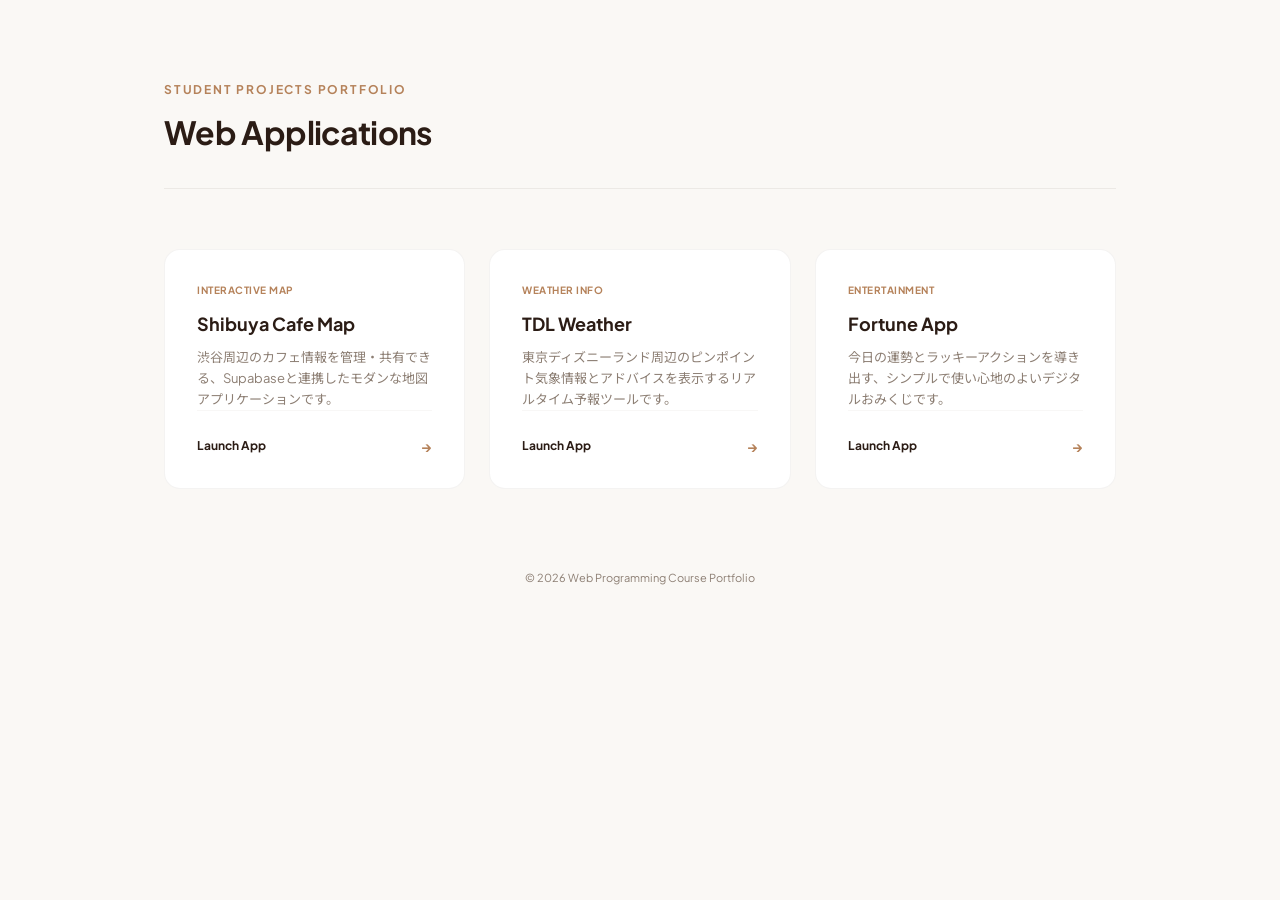
==== Portal/index.html @ 1e3cdca1 "ポータルページ追加、関連アプリモーダルにアプリ一覧リンク追加" ====
<!DOCTYPE html>
<html lang="ja">
<head>
<meta charset="UTF-8">
<meta name="viewport" content="width=device-width, initial-scale=1.0">
<title>Web Applications Portfolio</title>
<link href="https://fonts.googleapis.com/css2?family=Plus+Jakarta+Sans:wght@400;600;700&family=Noto+Sans+JP:wght@400;500;700&display=swap" rel="stylesheet">
<style>
* {
  margin: 0;
  padding: 0;
  box-sizing: border-box;
  -webkit-font-smoothing: antialiased;
}
body {
  font-family: 'Plus Jakarta Sans', 'Noto Sans JP', sans-serif;
  background-color: #FAF8F5;
  color: #2B1C15;
  line-height: 1.6;
}

.container {
  max-width: 1000px;
  margin: 0 auto;
  padding: 80px 24px;
}

/* ヘッダーデザイン */
header {
  margin-bottom: 60px;
  border-bottom: 1px solid rgba(74, 55, 40, 0.08);
  padding-bottom: 30px;
}
header p.subtitle {
  font-size: 12px;
  text-transform: uppercase;
  letter-spacing: 0.15em;
  color: #b5825a;
  font-weight: 700;
  margin-bottom: 8px;
}
header h1 {
  font-size: 32px;
  font-weight: 700;
  letter-spacing: -0.02em;
  color: #2b1c15;
}

/* アプリ一覧グリッド */
.grid {
  display: grid;
  grid-template-columns: repeat(auto-fit, minmax(280px, 1fr));
  gap: 24px;
}

/* カード型UI */
.card {
  background: #ffffff;
  border: 1px solid rgba(74, 55, 40, 0.06);
  border-radius: 16px;
  padding: 32px;
  cursor: pointer;
  transition: all 0.3s cubic-bezier(0.4, 0, 0.2, 1);
  display: flex;
  flex-direction: column;
  justify-content: space-between;
  height: 240px;
}
.card:hover {
  transform: translateY(-4px);
  box-shadow: 0 12px 30px rgba(74, 55, 40, 0.05);
  border-color: #b5825a;
}

.card-tag {
  font-size: 10px;
  font-weight: 700;
  color: #b5825a;
  letter-spacing: 0.05em;
  text-transform: uppercase;
  margin-bottom: 12px;
}
.card-title {
  font-size: 18px;
  font-weight: 700;
  color: #2b1c15;
  margin-bottom: 8px;
}
.card-desc {
  font-size: 13px;
  color: #8c7e73;
  font-weight: 400;
}

.card-footer {
  display: flex;
  align-items: center;
  justify-content: space-between;
  margin-top: auto;
  padding-top: 24px;
  border-top: 1px solid rgba(74, 55, 40, 0.04);
}
.card-action {
  font-size: 12px;
  font-weight: 700;
  color: #2b1c15;
}
.card-arrow {
  font-size: 14px;
  color: #b5825a;
  font-weight: 700;
  transition: transform 0.25s;
}
.card:hover .card-arrow {
  transform: translateX(6px);
}

/* フッター */
footer {
  margin-top: 80px;
  text-align: center;
  font-size: 11px;
  color: #8c7e73;
}
</style>
</head>
<body>

<div class="container">
  <header>
    <p class="subtitle">Student Projects Portfolio</p>
    <h1>Web Applications</h1>
  </header>

  <div class="grid">
    <div class="card" onclick="location.href='https://class.tama.net/~p225C0442/cafe-map/'">
      <div>
        <div class="card-tag">Interactive Map</div>
        <div class="card-title">Shibuya Cafe Map</div>
        <div class="card-desc">渋谷周辺のカフェ情報を管理・共有できる、Supabaseと連携したモダンな地図アプリケーションです。</div>
      </div>
      <div class="card-footer">
        <span class="card-action">Launch App</span>
        <span class="card-arrow">→</span>
      </div>
    </div>

    <div class="card" onclick="window.open('https://225c0442-collab.github.io/WebProgramming/20260616/', '_blank')">
      <div>
        <div class="card-tag">Weather Info</div>
        <div class="card-title">TDL Weather</div>
        <div class="card-desc">東京ディズニーランド周辺のピンポイント気象情報とアドバイスを表示するリアルタイム予報ツールです。</div>
      </div>
      <div class="card-footer">
        <span class="card-action">Launch App</span>
        <span class="card-arrow">→</span>
      </div>
    </div>

    <div class="card" onclick="window.open('https://class.tama.net/u/p225C0442/20260519/omikuji.html', '_blank')">
      <div>
        <div class="card-tag">Entertainment</div>
        <div class="card-title">Fortune App</div>
        <div class="card-desc">今日の運勢とラッキーアクションを導き出す、シンプルで使い心地のよいデジタルおみくじです。</div>
      </div>
      <div class="card-footer">
        <span class="card-action">Launch App</span>
        <span class="card-arrow">→</span>
      </div>
    </div>
  </div>

  <footer>
    <p>&copy; 2026 Web Programming Course Portfolio</p>
  </footer>
</div>

</body>
</html>
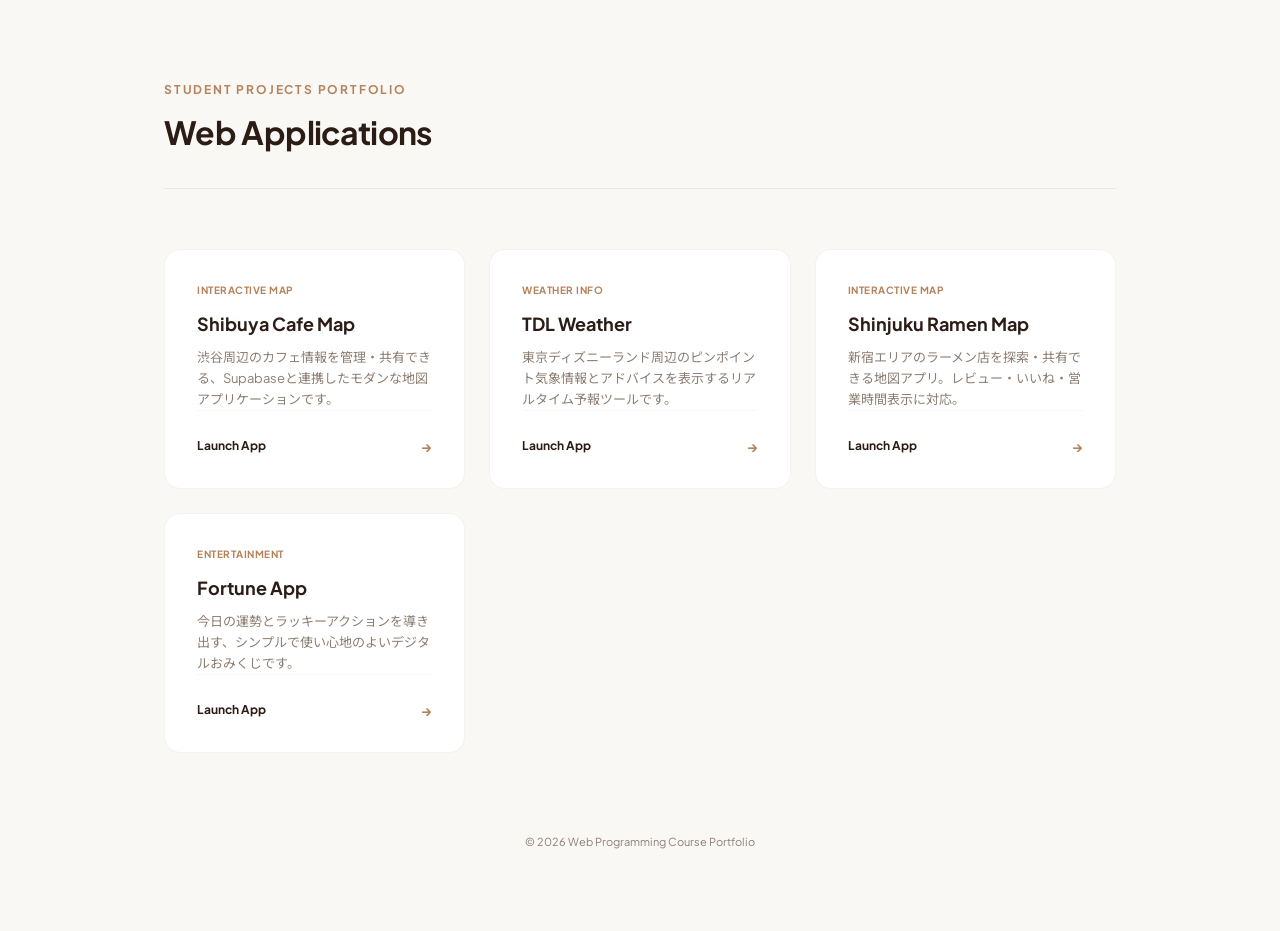
==== commit d460b731: "Portal: ラーメンマップのカードを追加" ====
--- a/Portal/index.html
+++ b/Portal/index.html
@@ -157,6 +157,18 @@
       </div>
     </div>
 
+    <div class="card" onclick="location.href='https://class.tama.net/~p225C0442/cafe-map/shinjuku-ramen-map/'">
+      <div>
+        <div class="card-tag">Interactive Map</div>
+        <div class="card-title">Shinjuku Ramen Map</div>
+        <div class="card-desc">新宿エリアのラーメン店を探索・共有できる地図アプリ。レビュー・いいね・営業時間表示に対応。</div>
+      </div>
+      <div class="card-footer">
+        <span class="card-action">Launch App</span>
+        <span class="card-arrow">→</span>
+      </div>
+    </div>
+
     <div class="card" onclick="window.open('https://class.tama.net/u/p225C0442/20260519/omikuji.html', '_blank')">
       <div>
         <div class="card-tag">Entertainment</div>
